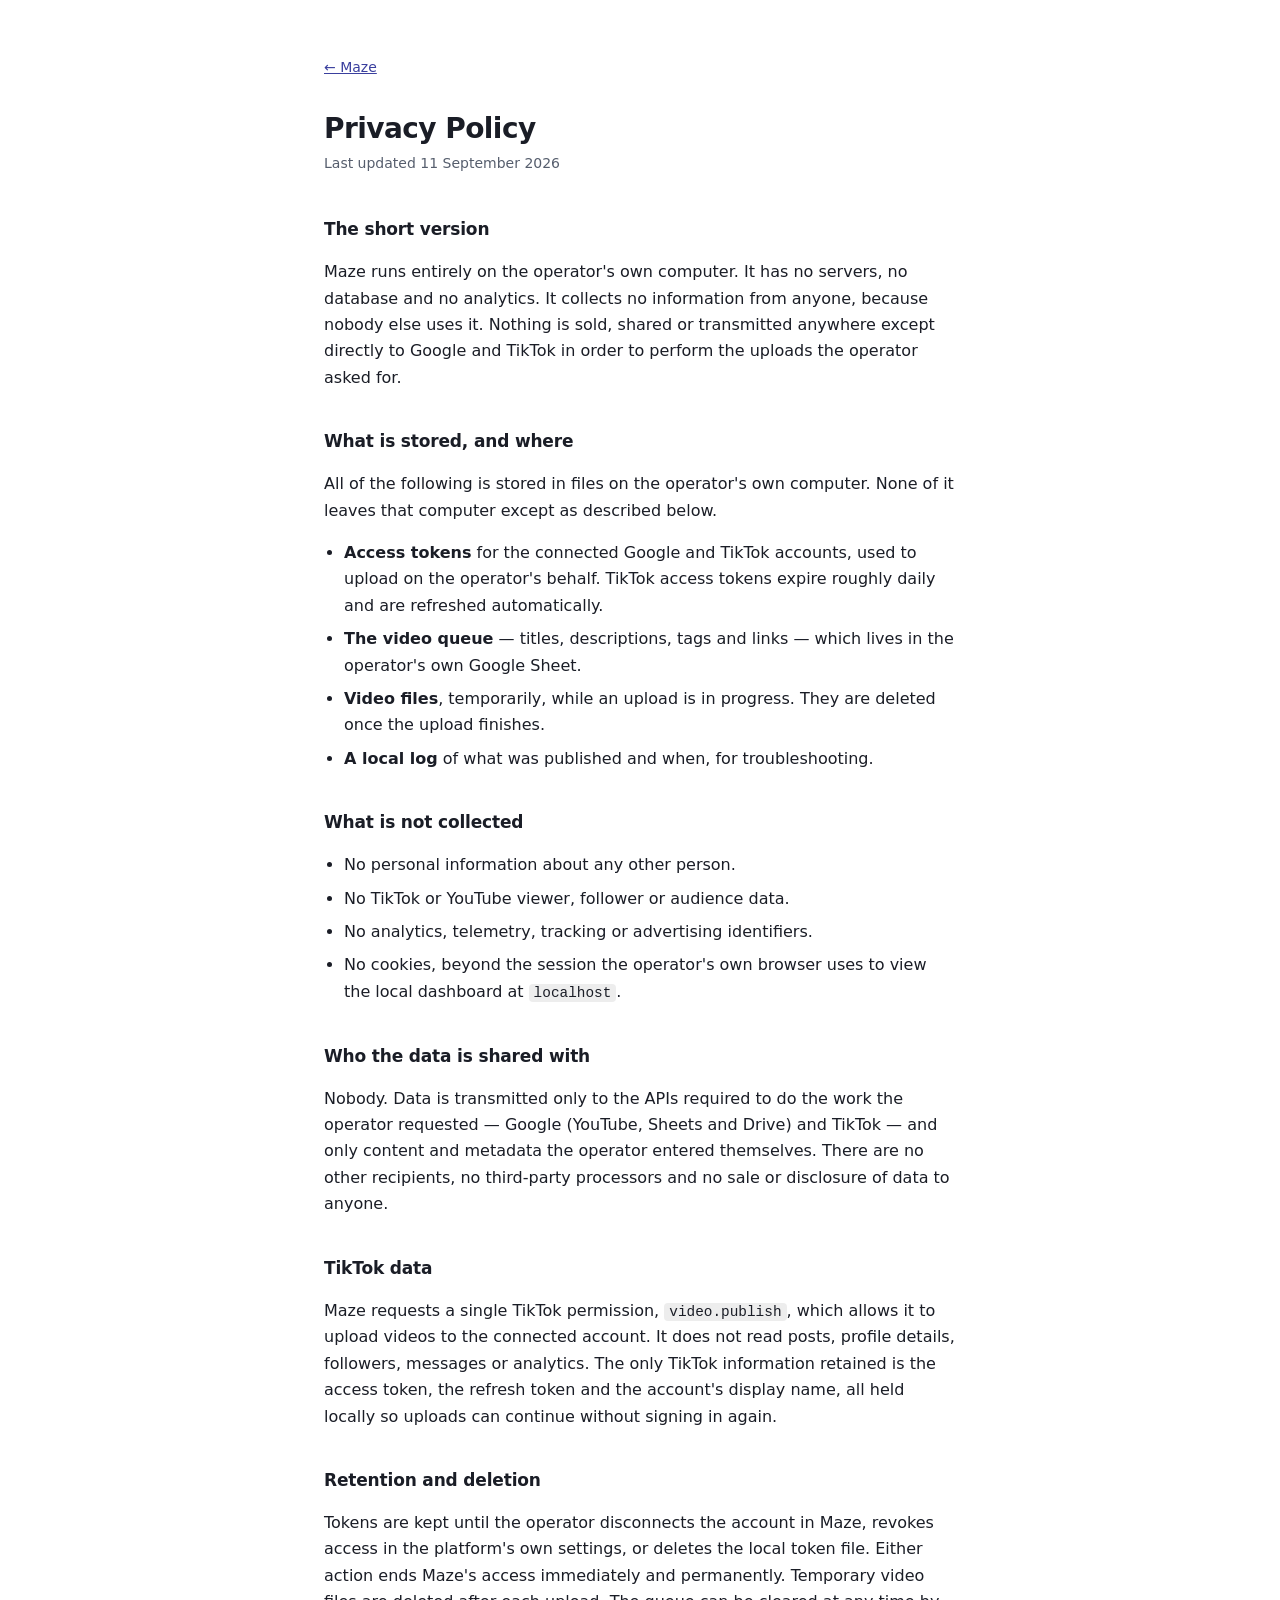
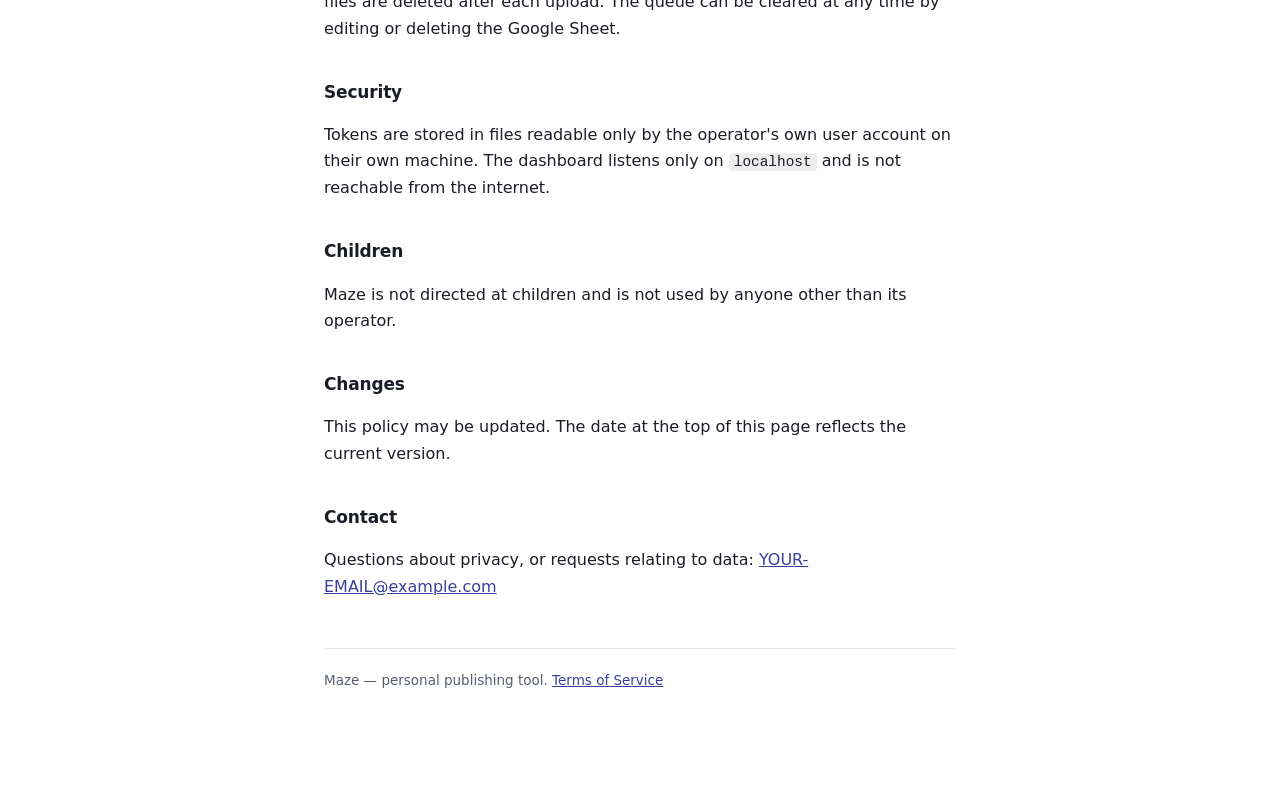
==== privacy.html @ d05d7abf "Maze site" ====
<!DOCTYPE html>
<html lang="en"><head><meta charset="utf-8">
<meta name="viewport" content="width=device-width,initial-scale=1">
<title>Maze — Privacy Policy</title><link rel="stylesheet" href="style.css"></head>
<body><main>
<nav><a href="index.html">← Maze</a></nav>
<h1>Privacy Policy</h1>
<p class="sub">Last updated 11 September 2026</p>

<h2>The short version</h2>
<p>Maze runs entirely on the operator's own computer. It has no servers, no database and no
analytics. It collects no information from anyone, because nobody else uses it. Nothing is
sold, shared or transmitted anywhere except directly to Google and TikTok in order to
perform the uploads the operator asked for.</p>

<h2>What is stored, and where</h2>
<p>All of the following is stored in files on the operator's own computer. None of it
leaves that computer except as described below.</p>
<ul>
  <li><strong>Access tokens</strong> for the connected Google and TikTok accounts, used to
      upload on the operator's behalf. TikTok access tokens expire roughly daily and are
      refreshed automatically.</li>
  <li><strong>The video queue</strong> — titles, descriptions, tags and links — which lives
      in the operator's own Google Sheet.</li>
  <li><strong>Video files</strong>, temporarily, while an upload is in progress. They are
      deleted once the upload finishes.</li>
  <li><strong>A local log</strong> of what was published and when, for troubleshooting.</li>
</ul>

<h2>What is not collected</h2>
<ul>
  <li>No personal information about any other person.</li>
  <li>No TikTok or YouTube viewer, follower or audience data.</li>
  <li>No analytics, telemetry, tracking or advertising identifiers.</li>
  <li>No cookies, beyond the session the operator's own browser uses to view the local
      dashboard at <code>localhost</code>.</li>
</ul>

<h2>Who the data is shared with</h2>
<p>Nobody. Data is transmitted only to the APIs required to do the work the operator
requested — Google (YouTube, Sheets and Drive) and TikTok — and only content and metadata
the operator entered themselves. There are no other recipients, no third-party processors
and no sale or disclosure of data to anyone.</p>

<h2>TikTok data</h2>
<p>Maze requests a single TikTok permission, <code>video.publish</code>, which allows it to
upload videos to the connected account. It does not read posts, profile details, followers,
messages or analytics. The only TikTok information retained is the access token, the
refresh token and the account's display name, all held locally so uploads can continue
without signing in again.</p>

<h2>Retention and deletion</h2>
<p>Tokens are kept until the operator disconnects the account in Maze, revokes access in
the platform's own settings, or deletes the local token file. Either action ends Maze's
access immediately and permanently. Temporary video files are deleted after each upload.
The queue can be cleared at any time by editing or deleting the Google Sheet.</p>

<h2>Security</h2>
<p>Tokens are stored in files readable only by the operator's own user account on their own
machine. The dashboard listens only on <code>localhost</code> and is not reachable from the
internet.</p>

<h2>Children</h2>
<p>Maze is not directed at children and is not used by anyone other than its operator.</p>

<h2>Changes</h2>
<p>This policy may be updated. The date at the top of this page reflects the current
version.</p>

<h2>Contact</h2>
<p>Questions about privacy, or requests relating to data:
<a href="mailto:YOUR-EMAIL@example.com">YOUR-EMAIL@example.com</a></p>

<footer>Maze — personal publishing tool. <a href="terms.html">Terms of Service</a></footer>
</main></body></html>
---- style.css ----
:root{ --ink:#1a1d26; --ink2:#565e6d; --line:#e2e5ea; --bg:#ffffff; --accent:#3a3f9e; }
@media (prefers-color-scheme:dark){
  :root{ --ink:#e9ebef; --ink2:#a2aab8; --line:#282c35; --bg:#111318; --accent:#9aa0f0; }
}
*{box-sizing:border-box}
body{margin:0;background:var(--bg);color:var(--ink);
  font:16px/1.65 -apple-system,BlinkMacSystemFont,"Segoe UI",system-ui,sans-serif;
  -webkit-font-smoothing:antialiased}
main{max-width:680px;margin:0 auto;padding:56px 24px 96px}
h1{font-size:28px;line-height:1.25;letter-spacing:-0.02em;margin:0 0 6px}
.sub{color:var(--ink2);margin:0 0 40px;font-size:14px}
h2{font-size:17px;margin:36px 0 10px;letter-spacing:-0.01em}
p,li{color:var(--ink)}
ul{padding-left:20px}
li{margin-bottom:7px}
a{color:var(--accent)}
code{background:rgba(128,128,128,.14);padding:1px 5px;border-radius:4px;font-size:.9em}
footer{margin-top:48px;padding-top:20px;border-top:1px solid var(--line);
  color:var(--ink2);font-size:13.5px}
nav{margin-bottom:32px;font-size:14px}
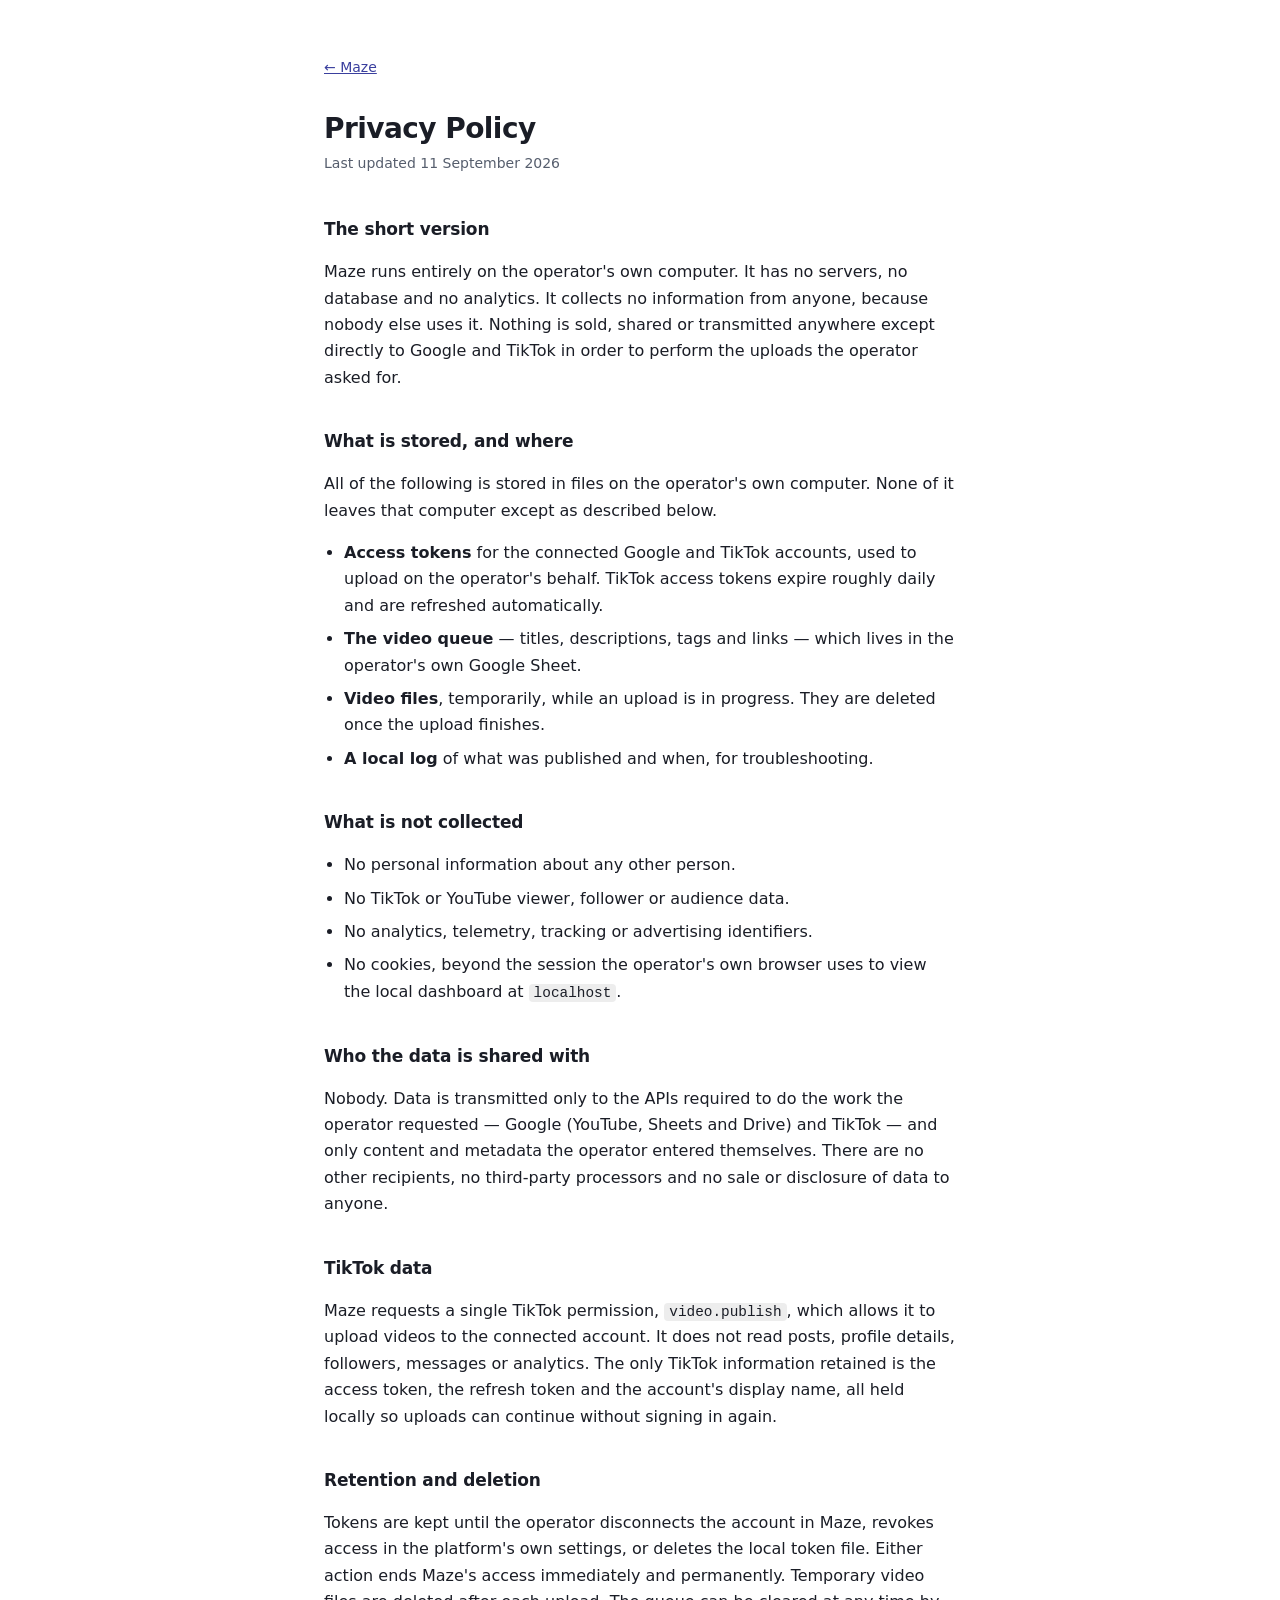
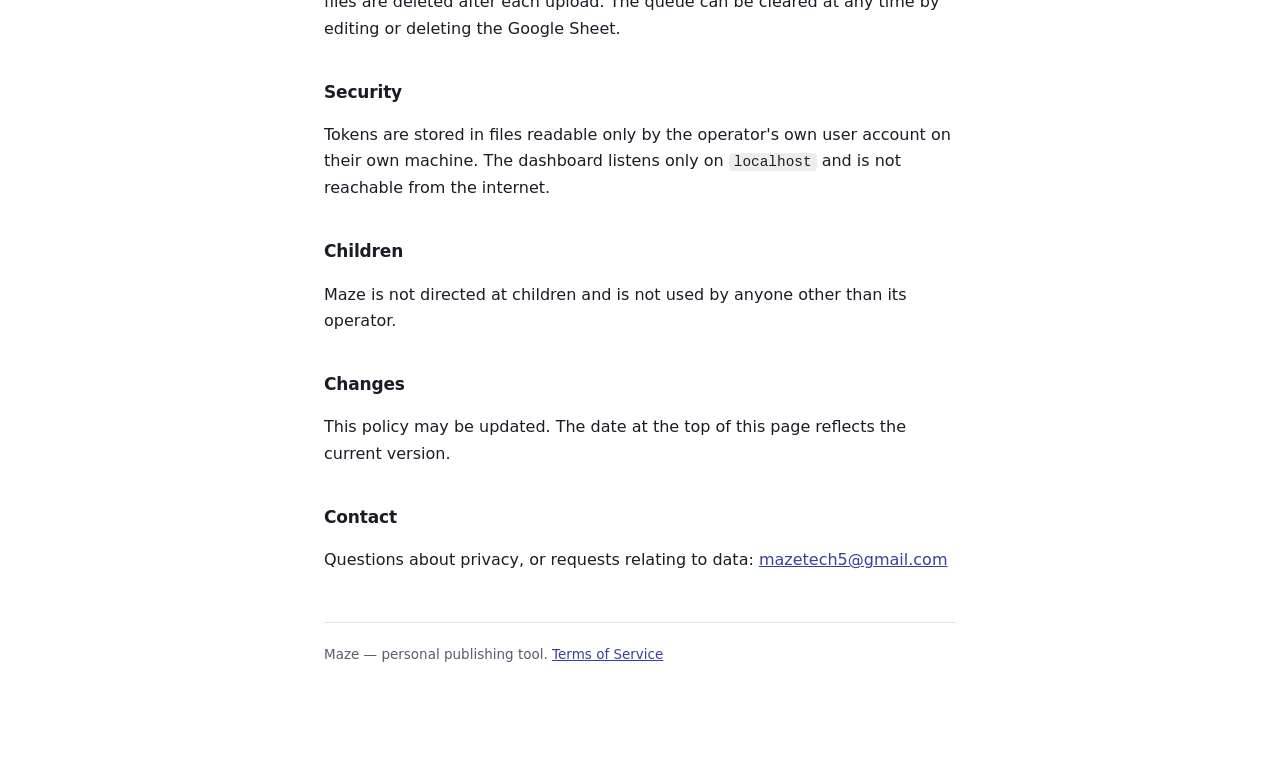
==== commit c7f321cd: "Update privacy.html" ====
--- a/privacy.html
+++ b/privacy.html
@@ -69,7 +69,7 @@
 
 <h2>Contact</h2>
 <p>Questions about privacy, or requests relating to data:
-<a href="mailto:YOUR-EMAIL@example.com">YOUR-EMAIL@example.com</a></p>
+<a href="mailto:mazetech5@gmail.com">mazetech5@gmail.com</a>
 
 <footer>Maze — personal publishing tool. <a href="terms.html">Terms of Service</a></footer>
 </main></body></html>
